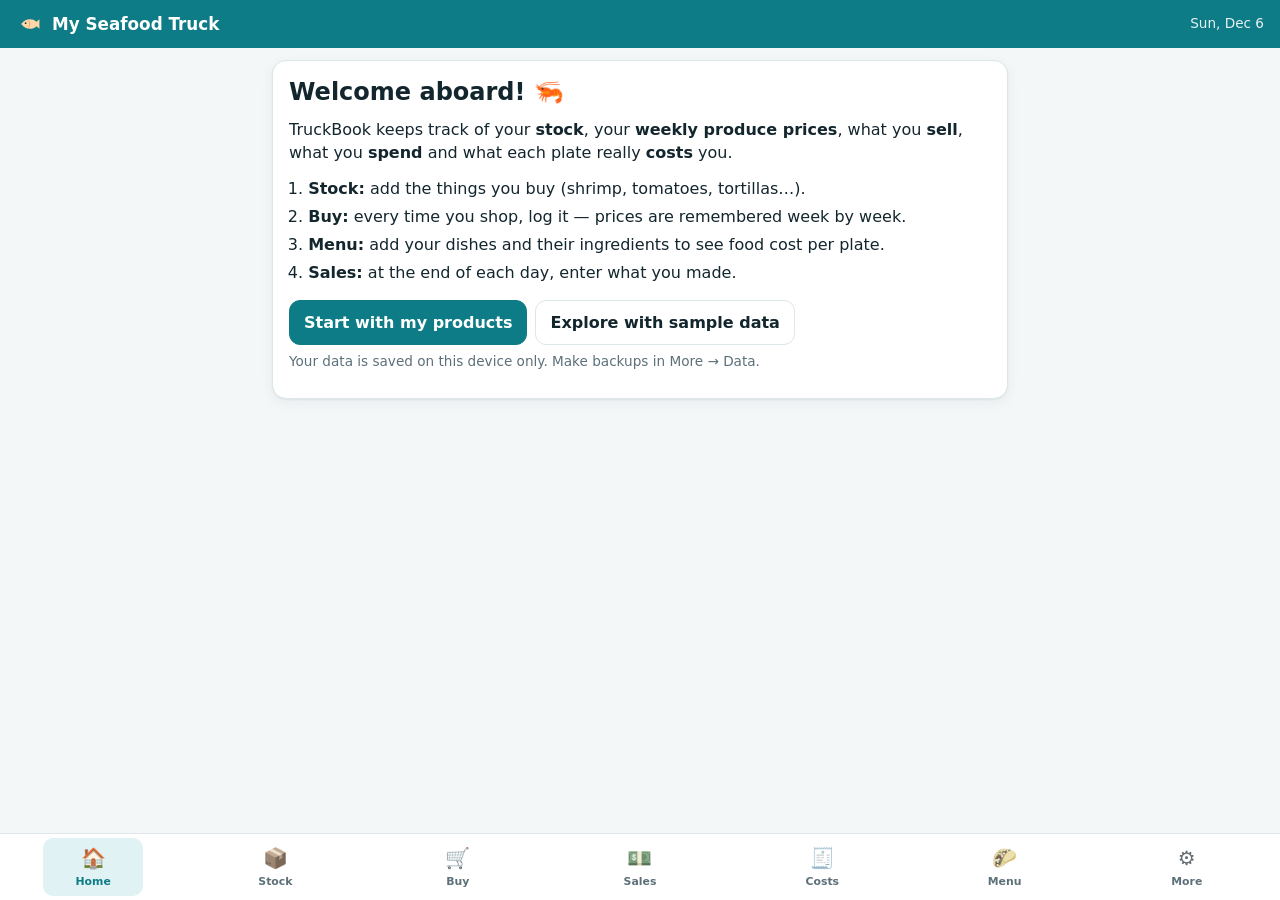
==== index.html @ b07d3840 "Add TruckBook: inventory, purchases, sales & expense tracker for a seafood food truck Offline-first " ====
<!doctype html>
<html lang="en">
<head>
  <meta charset="utf-8">
  <meta name="viewport" content="width=device-width, initial-scale=1, viewport-fit=cover">
  <meta name="theme-color" content="#0e7c86">
  <title>TruckBook</title>
  <link rel="manifest" href="manifest.webmanifest">
  <link rel="icon" href="icon.svg" type="image/svg+xml">
  <link rel="apple-touch-icon" href="icon.svg">
  <link rel="stylesheet" href="styles.css">
</head>
<body>
  <header class="topbar">
    <div class="brand"><img src="icon.svg" alt="" width="28" height="28"><span id="bizName">TruckBook</span></div>
    <div class="today" id="todayLabel"></div>
  </header>

  <main id="view" class="view"></main>

  <nav class="tabs" id="tabs">
    <button data-tab="home"><span>🏠</span>Home</button>
    <button data-tab="stock"><span>📦</span>Stock</button>
    <button data-tab="buy"><span>🛒</span>Buy</button>
    <button data-tab="sales"><span>💵</span>Sales</button>
    <button data-tab="expenses"><span>🧾</span>Costs</button>
    <button data-tab="menu"><span>🌮</span>Menu</button>
    <button data-tab="more"><span>⚙️</span>More</button>
  </nav>

  <dialog id="modal"><div id="modalBody"></div></dialog>
  <div id="toast" class="toast" role="status" aria-live="polite"></div>

  <script src="app.js"></script>
</body>
</html>
---- styles.css ----
:root {
  --bg: #f4f7f8;
  --card: #ffffff;
  --text: #13262e;
  --muted: #5d7079;
  --line: #dde6e9;
  --accent: #0e7c86;
  --accent-ink: #ffffff;
  --accent-soft: #e0f2f3;
  --coral: #e8704f;
  --ok: #1f8a4c;   --ok-bg: #e3f5ea;
  --warn: #a86400; --warn-bg: #fff1d6;
  --bad: #c0392b;  --bad-bg: #fde5e2;
  --radius: 14px;
  --shadow: 0 1px 2px rgba(10, 40, 50, .06), 0 4px 14px rgba(10, 40, 50, .05);
  color-scheme: light;
}
@media (prefers-color-scheme: dark) {
  :root {
    --bg: #0d1a1f; --card: #152830; --text: #e6f0f2; --muted: #93a8b0; --line: #24404a;
    --accent: #2bb3bd; --accent-ink: #062327; --accent-soft: #163c43; --coral: #f08a6c;
    --ok: #5fd08f; --ok-bg: #173a28; --warn: #f2b552; --warn-bg: #3d2f12; --bad: #ff8a7a; --bad-bg: #44201c;
    --shadow: none; color-scheme: dark;
  }
}
* { box-sizing: border-box; }
html { -webkit-text-size-adjust: 100%; }
body {
  margin: 0; background: var(--bg); color: var(--text);
  font: 16px/1.45 system-ui, -apple-system, "Segoe UI", Roboto, sans-serif;
  padding-bottom: calc(76px + env(safe-area-inset-bottom));
}
h1 { font-size: 1.5rem; margin: 0 0 .5rem; }
h2 { font-size: 1.1rem; margin: 0 0 .4rem; }
h3 { font-size: .95rem; margin: 1rem 0 .4rem; }
.muted { color: var(--muted); }
.small { font-size: .85rem; }
.pos { color: var(--ok); } .neg { color: var(--bad); }
.warn-text { color: var(--warn); margin-top: 2px; }

.topbar {
  position: sticky; top: 0; z-index: 5; display: flex; justify-content: space-between; align-items: center;
  padding: calc(10px + env(safe-area-inset-top)) 16px 10px; background: var(--accent); color: var(--accent-ink);
}
.brand { display: flex; align-items: center; gap: 8px; font-weight: 700; font-size: 1.05rem; }
.brand img { border-radius: 7px; }
.today { font-size: .85rem; opacity: .9; }

.view { max-width: 760px; margin: 0 auto; padding: 12px 12px 24px; }
.card {
  background: var(--card); border-radius: var(--radius); box-shadow: var(--shadow);
  padding: 14px 16px; margin-bottom: 12px; border: 1px solid var(--line);
}
.hero p { margin: .4rem 0 .8rem; }
.steps { padding-left: 1.2rem; margin: 0 0 1rem; } .steps li { margin: .3rem 0; }
.alert-card { border-left: 4px solid var(--coral); }
.danger-zone { border-color: var(--bad-bg); }

.row { display: flex; align-items: center; }
.row.between { justify-content: space-between; gap: 8px; }
.row.end { justify-content: flex-end; margin-top: 8px; }
.row.wrap { flex-wrap: wrap; } .gap { gap: 8px; }
.actions { margin-top: 14px; }

.btn {
  appearance: none; border: 1px solid var(--line); background: var(--card); color: var(--text);
  padding: 10px 14px; min-height: 44px; border-radius: 11px; font: inherit; font-weight: 600; cursor: pointer;
  display: inline-flex; align-items: center; justify-content: center; gap: 6px; white-space: nowrap;
}
.btn:active { transform: scale(.98); }
.btn.primary { background: var(--accent); color: var(--accent-ink); border-color: var(--accent); }
.btn.sm { padding: 6px 10px; min-height: 36px; font-size: .88rem; }
.btn.ghost { background: transparent; border-color: transparent; font-size: 1.3rem; }
.btn.danger-ghost { color: var(--bad); border-color: var(--bad-bg); background: transparent; }
.btn:disabled { opacity: .35; cursor: default; }
.icon-btn { border: 0; background: transparent; color: var(--muted); font-size: 1rem; width: 36px; height: 36px; border-radius: 8px; cursor: pointer; flex: none; }
.icon-btn:hover { background: var(--bad-bg); color: var(--bad); }

.quick { display: grid; grid-template-columns: repeat(3, 1fr); gap: 8px; margin-bottom: 12px; }
.quick .btn { padding: 12px 6px; white-space: normal; font-size: .9rem; line-height: 1.2; }

.period { display: flex; align-items: center; justify-content: space-between; margin: 2px 0 8px; }
.period strong { font-size: .98rem; text-align: center; }

.kpis { display: grid; grid-template-columns: repeat(2, 1fr); gap: 8px; }
.kpis.two { margin-bottom: 8px; }
@media (min-width: 620px) { .kpis { grid-template-columns: repeat(4, 1fr); } .kpis.two { grid-template-columns: repeat(2, 1fr); } }
.kpi { background: var(--bg); border-radius: 11px; padding: 10px 12px; }
.kpi-label { font-size: .8rem; color: var(--muted); font-weight: 600; text-transform: uppercase; letter-spacing: .03em; }
.kpi-value { font-size: 1.35rem; font-weight: 750; font-variant-numeric: tabular-nums; }
.kpi.pos .kpi-value { color: var(--ok); } .kpi.neg .kpi-value { color: var(--bad); }
.kpi-sub { font-size: .76rem; color: var(--muted); min-height: 1em; }
.delta.good { color: var(--ok); } .delta.bad { color: var(--bad); }

.alert-row { display: flex; justify-content: space-between; align-items: center; gap: 10px; padding: 8px 0; border-top: 1px solid var(--line); font-variant-numeric: tabular-nums; }
.alert-row:first-of-type { border-top: 0; }
.alert-row.total { border-top: 2px solid var(--line); margin-top: 4px; font-size: 1.02rem; }
.alert-row > span:last-child { text-align: right; }

.badge { display: inline-block; font-size: .72rem; font-weight: 700; padding: 2px 7px; border-radius: 99px; background: var(--accent-soft); color: var(--accent); vertical-align: 2px; white-space: nowrap; }
.badge.ok { background: var(--ok-bg); color: var(--ok); }
.badge.warn { background: var(--warn-bg); color: var(--warn); }
.badge.bad { background: var(--bad-bg); color: var(--bad); }
.trend { font-size: .78rem; font-weight: 700; } .trend.up { color: var(--bad); } .trend.down { color: var(--ok); }

.chips { display: flex; flex-wrap: wrap; gap: 6px; }
.chips.scroll { flex-wrap: nowrap; overflow-x: auto; margin: 0 -16px; padding: 2px 16px 4px; scrollbar-width: none; }
.chip { border: 1px solid var(--line); background: var(--card); color: var(--text); border-radius: 99px; padding: 6px 12px; font: inherit; font-size: .85rem; white-space: nowrap; cursor: pointer; }
.chip.on { background: var(--accent); color: var(--accent-ink); border-color: var(--accent); }
.chip.warn { background: var(--warn-bg); color: var(--warn); border-color: transparent; cursor: default; }

.search, input, select {
  width: 100%; font: inherit; color: var(--text); background: var(--bg); border: 1px solid var(--line);
  border-radius: 10px; padding: 10px 12px; min-height: 44px;
}
input:focus, select:focus { outline: 2px solid var(--accent); outline-offset: 0; border-color: transparent; }
.search { margin: 10px 0 8px; }
input[type=checkbox] { width: 20px; height: 20px; min-height: 0; accent-color: var(--accent); }

.form label { display: block; font-size: .82rem; font-weight: 600; color: var(--muted); margin-bottom: 8px; }
.form label input, .form label select { margin-top: 4px; }
.form label.check { display: flex; align-items: center; gap: 8px; color: var(--text); font-size: .92rem; }
.form > select { margin-bottom: 8px; }
.grid2 { display: grid; grid-template-columns: 1fr 1fr; gap: 0 10px; }
.grid3 { display: grid; grid-template-columns: 1fr 1fr auto; gap: 0 10px; align-items: end; }

.group { margin: 14px 4px 6px; color: var(--muted); font-size: .85rem; text-transform: uppercase; letter-spacing: .04em; }
.item {
  display: flex; align-items: center; gap: 10px; background: var(--card); border: 1px solid var(--line);
  border-radius: 12px; padding: 10px 12px; margin-bottom: 8px; box-shadow: var(--shadow);
}
.card .item { box-shadow: none; }
.item.is-low { border-left: 4px solid var(--warn); }
.item.compact { padding: 8px 10px; }
.item[data-action], .item-main[data-action] { cursor: pointer; }
.item-main { flex: 1; min-width: 0; }
.item-title { font-weight: 650; }
.dish { align-items: flex-start; }
.stepper { display: flex; align-items: center; gap: 4px; flex: none; }
.stepper button {
  width: 40px; height: 40px; border-radius: 10px; border: 1px solid var(--line); background: var(--bg);
  color: var(--text); font-size: 1.3rem; font-weight: 700; cursor: pointer; line-height: 1;
}
.stepper button:active { background: var(--accent-soft); }
.stepper input { width: 76px; text-align: center; padding: 8px 4px; font-weight: 700; font-variant-numeric: tabular-nums; }
.unit { font-size: .8rem; color: var(--muted); min-width: 30px; }
@media (max-width: 420px) {
  .item:has(.stepper) { flex-wrap: wrap; }
  .item:has(.stepper) .stepper { width: 100%; justify-content: flex-end; }
}

.line { border: 1px solid var(--line); border-radius: 12px; padding: 10px; margin-bottom: 8px; background: var(--bg); }
.line select, .line input { background: var(--card); }
.line .grid3 { margin-top: 8px; }
.line-total { display: flex; flex-direction: column; align-items: flex-end; padding-bottom: 18px; min-width: 70px; font-variant-numeric: tabular-nums; }
.hint { font-size: .82rem; }

.ing-row { display: grid; grid-template-columns: 1fr 80px 36px 36px; gap: 6px; align-items: center; margin-bottom: 6px; }
.plates { display: grid; grid-template-columns: 1fr; gap: 6px; }
@media (min-width: 560px) { .plates { grid-template-columns: 1fr 1fr; } }
.form label.plate { display: flex; justify-content: space-between; align-items: center; gap: 8px; margin: 0; color: var(--text); font-size: .92rem; font-weight: 600; background: var(--bg); border-radius: 10px; padding: 4px 4px 4px 12px; }
.form label.plate input { width: 74px; margin: 0; text-align: center; background: var(--card); }

details.purchase { border-top: 1px solid var(--line); padding: 4px 0; }
details.purchase summary { display: flex; justify-content: space-between; gap: 8px; padding: 8px 0; cursor: pointer; list-style: none; }
details.purchase summary::-webkit-details-marker { display: none; }
details.purchase[open] summary { color: var(--accent); }

.seg { display: flex; background: var(--card); border: 1px solid var(--line); border-radius: 12px; padding: 3px; margin-bottom: 10px; gap: 2px; overflow-x: auto; }
.seg button { flex: 1; border: 0; background: transparent; color: var(--text); padding: 8px 6px; border-radius: 9px; font: inherit; font-size: .88rem; font-weight: 600; cursor: pointer; white-space: nowrap; }
.seg button.on { background: var(--accent); color: var(--accent-ink); }

.bar-row { display: grid; grid-template-columns: minmax(90px, 1.2fr) 2fr auto; gap: 8px; align-items: center; padding: 5px 0; font-size: .9rem; }
.hbar { height: 10px; background: var(--bg); border-radius: 99px; overflow: hidden; }
.hbar i { display: block; height: 100%; background: var(--accent); border-radius: 99px; }

.chart { width: 100%; height: auto; display: block; }
.bar-rev { fill: var(--accent); } .bar-exp { fill: var(--coral); }
.axis { fill: var(--muted); font-size: 9px; } .baseline { stroke: var(--line); }
.legend { display: flex; gap: 14px; font-size: .82rem; color: var(--muted); margin-bottom: 4px; }
.sw { display: inline-block; width: 10px; height: 10px; border-radius: 3px; margin-right: 5px; vertical-align: -1px; }
.sw.rev { background: var(--accent); } .sw.exp { background: var(--coral); }
.spark { width: 100%; height: 50px; color: var(--accent); }

.table-wrap { overflow-x: auto; }
.table { width: 100%; border-collapse: collapse; font-size: .85rem; font-variant-numeric: tabular-nums; }
.table th, .table td { padding: 6px 6px; border-bottom: 1px solid var(--line); text-align: right; white-space: nowrap; }
.table th:first-child, .table td:first-child { text-align: left; }
.table th { color: var(--muted); font-weight: 600; }

.empty { text-align: center; color: var(--muted); padding: 18px 8px; font-size: .92rem; }

.tabs {
  position: fixed; bottom: 0; left: 0; right: 0; z-index: 10; display: flex; justify-content: space-around;
  background: var(--card); border-top: 1px solid var(--line); padding: 4px 2px calc(4px + env(safe-area-inset-bottom));
}
.tabs button {
  flex: 1; border: 0; background: transparent; color: var(--muted); font: inherit; font-size: .68rem; font-weight: 600;
  display: flex; flex-direction: column; align-items: center; gap: 1px; padding: 6px 0; border-radius: 10px; cursor: pointer; max-width: 100px;
}
.tabs button span { font-size: 1.25rem; filter: grayscale(.6); }
.tabs button.on { color: var(--accent); background: var(--accent-soft); }
.tabs button.on span { filter: none; }

dialog {
  border: 0; padding: 0; border-radius: 18px; width: min(560px, calc(100vw - 20px)); max-height: calc(100vh - 40px);
  background: var(--card); color: var(--text); box-shadow: 0 20px 60px rgba(0, 0, 0, .3);
}
dialog::backdrop { background: rgba(5, 20, 25, .5); }
#modalBody { padding: 18px; }

.toast {
  position: fixed; left: 50%; bottom: calc(86px + env(safe-area-inset-bottom)); transform: translate(-50%, 20px);
  background: var(--text); color: var(--bg); padding: 10px 16px; border-radius: 12px; font-size: .92rem; font-weight: 600;
  opacity: 0; pointer-events: none; transition: .25s; z-index: 20; max-width: calc(100vw - 32px); text-align: center;
}
.toast.show { opacity: 1; transform: translate(-50%, 0); }
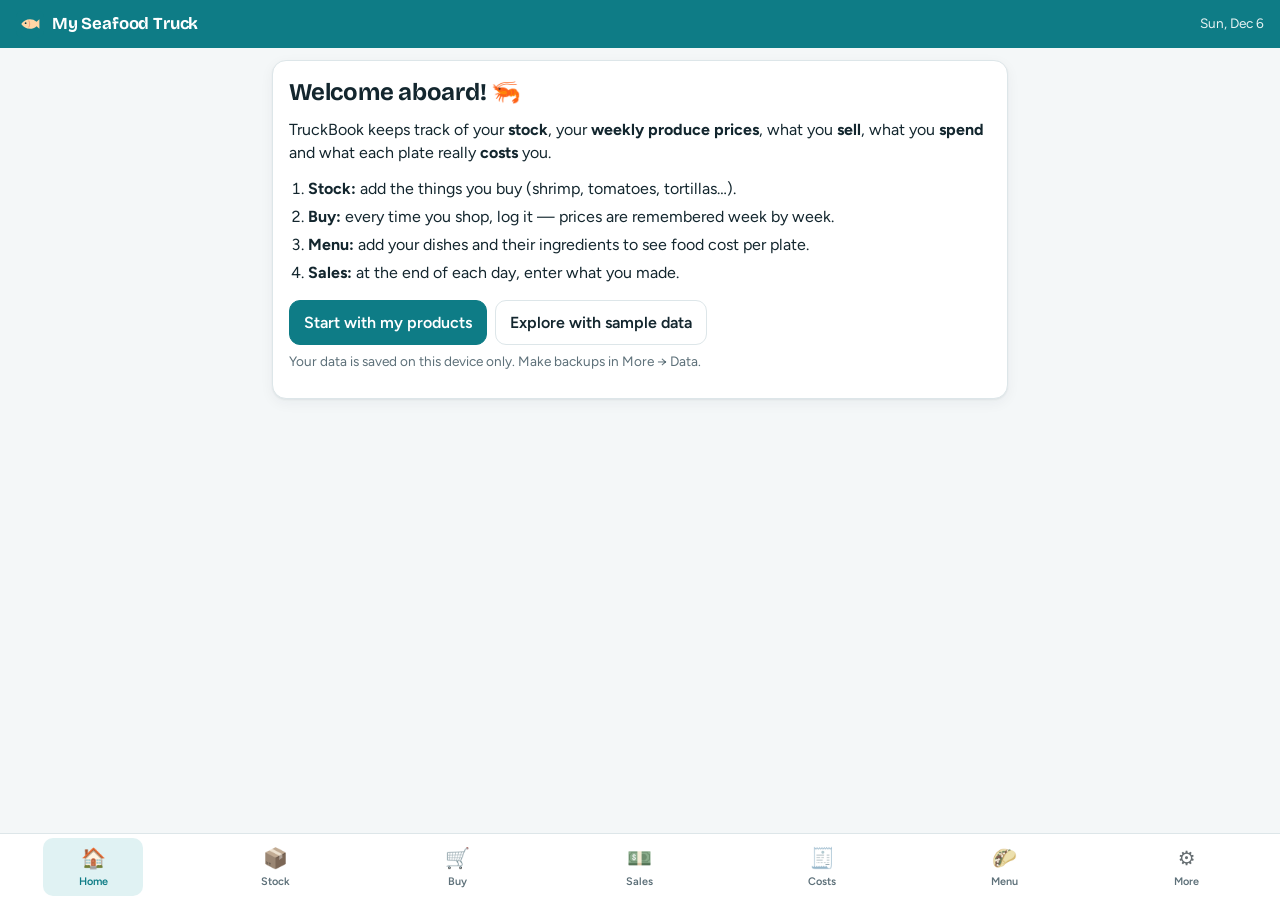
==== commit fe6cbf91: "Publish TruckBook as a claude.ai Artifact with cloud sync app.js detects the artifact runtime and sw" ====
--- a/index.html
+++ b/index.html
@@ -8,12 +8,16 @@
   <link rel="manifest" href="manifest.webmanifest">
   <link rel="icon" href="icon.svg" type="image/svg+xml">
   <link rel="apple-touch-icon" href="icon.svg">
+  <link rel="preconnect" href="https://fonts.googleapis.com">
+  <link rel="preconnect" href="https://fonts.gstatic.com" crossorigin>
+  <link rel="stylesheet" href="https://fonts.googleapis.com/css2?family=Bricolage+Grotesque:opsz,wght@12..96,600;12..96,750&family=Figtree:wght@400;600;700&display=swap">
   <link rel="stylesheet" href="styles.css">
+  <style>:root { padding-top: env(safe-area-inset-top, 0px); padding-bottom: env(safe-area-inset-bottom, 0px); }</style>
 </head>
 <body>
   <header class="topbar">
     <div class="brand"><img src="icon.svg" alt="" width="28" height="28"><span id="bizName">TruckBook</span></div>
-    <div class="today" id="todayLabel"></div>
+    <div class="topbar-right"><span id="syncPill" class="sync" hidden></span><span class="today" id="todayLabel"></span></div>
   </header>
 
   <main id="view" class="view"></main>
@@ -29,6 +33,8 @@
   </nav>
 
   <dialog id="modal"><div id="modalBody"></div></dialog>
+  <dialog id="ask"><div class="ask-body"><p id="askMsg"></p>
+    <div class="row end gap"><button type="button" class="btn" id="askCancel">Cancel</button><button type="button" class="btn danger" id="askOk">Delete</button></div></div></dialog>
   <div id="toast" class="toast" role="status" aria-live="polite"></div>
 
   <script src="app.js"></script>
--- a/styles.css
+++ b/styles.css
@@ -1,4 +1,7 @@
+/* Layout: one phone-width column of cards under a sticky teal bar, tab bar pinned to the bottom. */
 :root {
+  --font-display: "Bricolage Grotesque", "Avenir Next", system-ui, sans-serif;
+  --font-body: "Figtree", system-ui, -apple-system, "Segoe UI", Roboto, sans-serif;
   --bg: #f4f7f8;
   --card: #ffffff;
   --text: #13262e;
@@ -16,37 +19,60 @@
   color-scheme: light;
 }
 @media (prefers-color-scheme: dark) {
-  :root {
+  :root:not([data-theme="light"]) {
     --bg: #0d1a1f; --card: #152830; --text: #e6f0f2; --muted: #93a8b0; --line: #24404a;
     --accent: #2bb3bd; --accent-ink: #062327; --accent-soft: #163c43; --coral: #f08a6c;
     --ok: #5fd08f; --ok-bg: #173a28; --warn: #f2b552; --warn-bg: #3d2f12; --bad: #ff8a7a; --bad-bg: #44201c;
     --shadow: none; color-scheme: dark;
   }
 }
+:root[data-theme="dark"] {
+  --bg: #0d1a1f; --card: #152830; --text: #e6f0f2; --muted: #93a8b0; --line: #24404a;
+  --accent: #2bb3bd; --accent-ink: #062327; --accent-soft: #163c43; --coral: #f08a6c;
+  --ok: #5fd08f; --ok-bg: #173a28; --warn: #f2b552; --warn-bg: #3d2f12; --bad: #ff8a7a; --bad-bg: #44201c;
+  --shadow: none; color-scheme: dark;
+}
 * { box-sizing: border-box; }
 html { -webkit-text-size-adjust: 100%; }
 body {
   margin: 0; background: var(--bg); color: var(--text);
-  font: 16px/1.45 system-ui, -apple-system, "Segoe UI", Roboto, sans-serif;
-  padding-bottom: calc(76px + env(safe-area-inset-bottom));
-}
+  font: 16px/1.45 var(--font-body);
+  padding-bottom: calc(76px + env(safe-area-inset-bottom, 0px));
+}
+/* paints the phone's status-bar band the same teal as the sticky header */
+body::before { content: ""; position: fixed; inset: 0 0 auto; height: env(safe-area-inset-top, 0px); z-index: 10; background: var(--accent); }
+h1, h2, .brand, .kpi-value { font-family: var(--font-display); text-wrap: balance; letter-spacing: -.01em; }
 h1 { font-size: 1.5rem; margin: 0 0 .5rem; }
 h2 { font-size: 1.1rem; margin: 0 0 .4rem; }
 h3 { font-size: .95rem; margin: 1rem 0 .4rem; }
+:focus-visible { outline: 2px solid var(--accent); outline-offset: 2px; }
 .muted { color: var(--muted); }
 .small { font-size: .85rem; }
 .pos { color: var(--ok); } .neg { color: var(--bad); }
 .warn-text { color: var(--warn); margin-top: 2px; }
 
 .topbar {
-  position: sticky; top: 0; z-index: 5; display: flex; justify-content: space-between; align-items: center;
-  padding: calc(10px + env(safe-area-inset-top)) 16px 10px; background: var(--accent); color: var(--accent-ink);
-}
+  position: sticky; top: env(safe-area-inset-top, 0px); z-index: 5; display: flex; justify-content: space-between; align-items: center; gap: 10px;
+  padding-block: 10px; padding-left: max(16px, env(safe-area-inset-left, 0px)); padding-right: max(16px, env(safe-area-inset-right, 0px));
+  background: var(--accent); color: var(--accent-ink);
+}
+.topbar-right { display: flex; align-items: center; gap: 8px; min-width: 0; }
+.sync { font-size: .72rem; font-weight: 700; padding: 3px 8px; border-radius: 99px; background: rgba(255, 255, 255, .18); white-space: nowrap; }
+.sync.ok::before { content: "✓ "; }
+.sync.warn { background: var(--warn-bg); color: var(--warn); }
+.sync.bad { background: var(--bad-bg); color: var(--bad); }
+@media (max-width: 380px) { .today { display: none; } }
 .brand { display: flex; align-items: center; gap: 8px; font-weight: 700; font-size: 1.05rem; }
 .brand img { border-radius: 7px; }
 .today { font-size: .85rem; opacity: .9; }
 
-.view { max-width: 760px; margin: 0 auto; padding: 12px 12px 24px; }
+.view { max-width: 760px; margin: 0 auto; padding-block: 12px 24px; padding-left: max(12px, env(safe-area-inset-left, 0px)); padding-right: max(12px, env(safe-area-inset-right, 0px)); }
+.sample-note { background: var(--accent-soft); border-color: transparent; font-size: .92rem; }
+.copybox { width: 100%; min-height: 220px; font: .9rem/1.4 var(--font-body); color: var(--text); background: var(--bg); border: 1px solid var(--line); border-radius: 10px; padding: 10px; margin: 6px 0 10px; }
+#ask { width: min(420px, calc(100vw - 32px)); }
+#ask .ask-body { padding: 18px; display: grid; gap: 14px; }
+#askMsg { margin: 0; white-space: pre-line; font-size: 1rem; }
+.btn.danger { background: var(--bad); color: var(--card); border-color: var(--bad); }
 .card {
   background: var(--card); border-radius: var(--radius); box-shadow: var(--shadow);
   padding: 14px 16px; margin-bottom: 12px; border: 1px solid var(--line);
@@ -192,7 +218,8 @@
 
 .tabs {
   position: fixed; bottom: 0; left: 0; right: 0; z-index: 10; display: flex; justify-content: space-around;
-  background: var(--card); border-top: 1px solid var(--line); padding: 4px 2px calc(4px + env(safe-area-inset-bottom));
+  background: var(--card); border-top: 1px solid var(--line);
+  padding: 4px max(2px, env(safe-area-inset-right, 0px)) calc(4px + env(safe-area-inset-bottom, 0px)) max(2px, env(safe-area-inset-left, 0px));
 }
 .tabs button {
   flex: 1; border: 0; background: transparent; color: var(--muted); font: inherit; font-size: .68rem; font-weight: 600;
@@ -210,8 +237,28 @@
 #modalBody { padding: 18px; }
 
 .toast {
-  position: fixed; left: 50%; bottom: calc(86px + env(safe-area-inset-bottom)); transform: translate(-50%, 20px);
+  position: fixed; left: 50%; bottom: calc(86px + env(safe-area-inset-bottom, 0px)); transform: translate(-50%, 20px);
   background: var(--text); color: var(--bg); padding: 10px 16px; border-radius: 12px; font-size: .92rem; font-weight: 600;
   opacity: 0; pointer-events: none; transition: .25s; z-index: 20; max-width: calc(100vw - 32px); text-align: center;
 }
 .toast.show { opacity: 1; transform: translate(-50%, 0); }
+
+/* ---- v2: plan, break-even, recurring, photos ---- */
+.lbl { display: block; font-size: .82rem; font-weight: 600; color: var(--muted); margin-bottom: 8px; }
+.lbl select { margin-top: 4px; }
+.table.plan tr.short td { background: var(--warn-bg); }
+.table.plan tr.short td:first-child { border-radius: 6px 0 0 6px; } .table.plan tr.short td:last-child { border-radius: 0 6px 6px 0; }
+.meter { position: relative; height: 14px; background: var(--bg); border-radius: 99px; margin: 10px 0 4px; }
+.meter i { display: block; height: 100%; border-radius: 99px; background: var(--ok); }
+.meter i.bad { background: var(--bad); }
+.meter b { position: absolute; top: -4px; bottom: -4px; width: 3px; margin-left: -1.5px; background: var(--text); border-radius: 2px; }
+.backup-nag { background: var(--warn-bg); border-color: transparent; font-size: .92rem; }
+.photo-box { margin: 6px 0 10px; }
+.photo-preview { display: flex; align-items: center; gap: 10px; margin-top: 8px; }
+.photo-preview:empty { display: none; }
+.photo-preview img { width: 72px; height: 72px; object-fit: cover; border-radius: 10px; border: 1px solid var(--line); cursor: zoom-in; }
+.photo-full img { width: 100%; border-radius: 12px; margin-bottom: 10px; }
+.table.plan td:first-child { white-space: normal; min-width: 0; }
+.table.plan th, .table.plan td { padding: 6px 4px; }
+
+@media (prefers-reduced-motion: reduce) { *, .toast { transition: none !important; scroll-behavior: auto !important; } }
